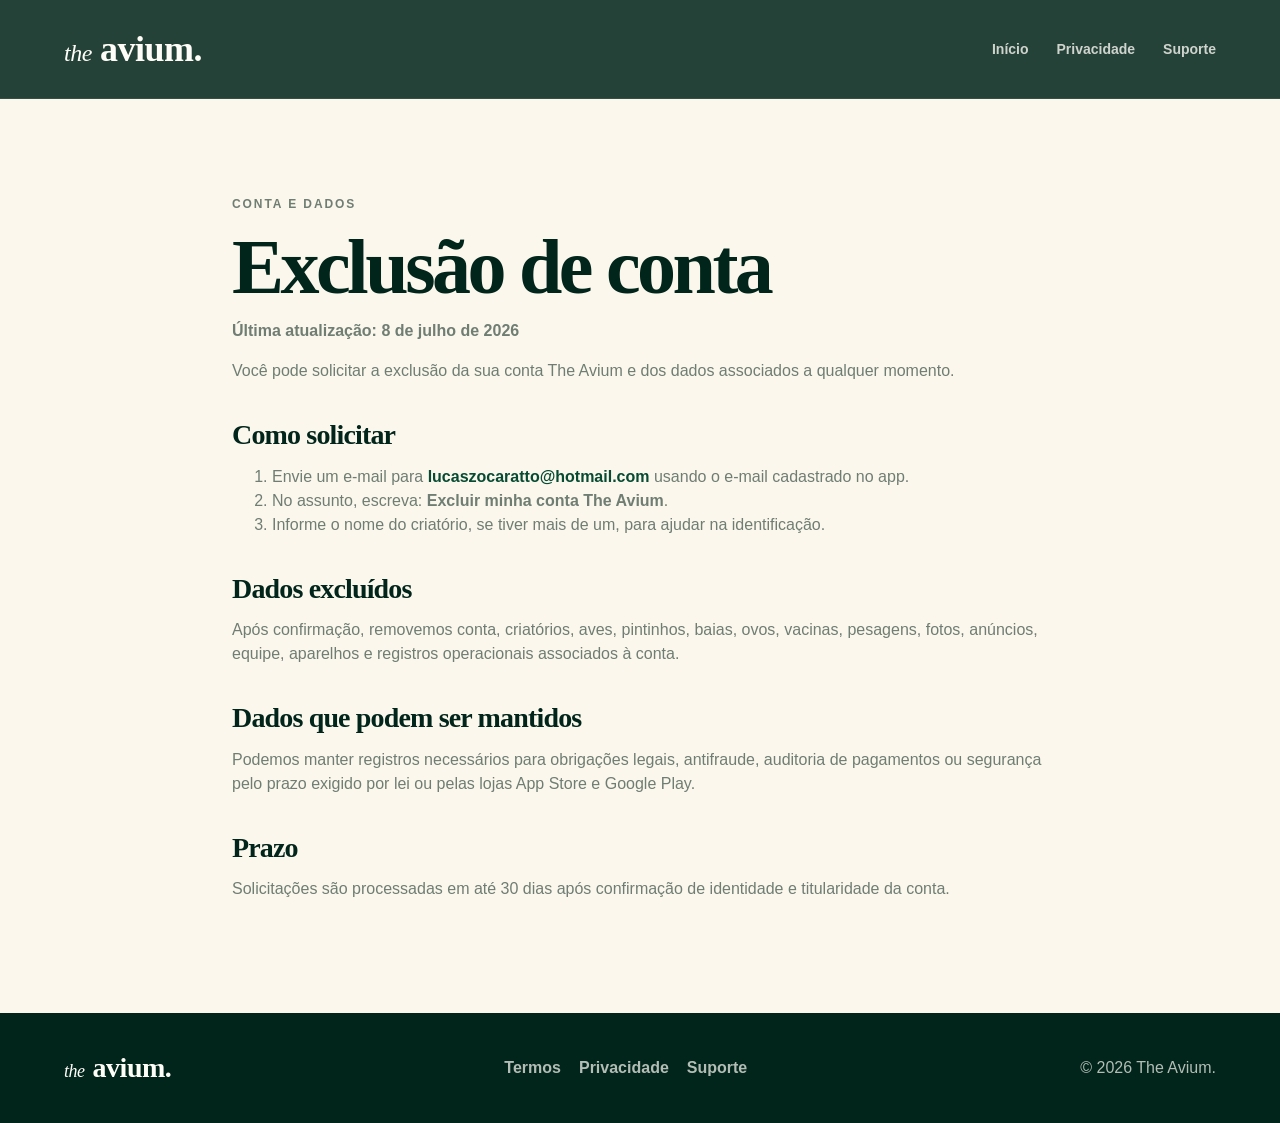
==== exclusao-conta.html @ de662d77 "Add account deletion page" ====
<!doctype html>
<html lang="pt-BR">
<head>
  <meta charset="utf-8">
  <meta name="viewport" content="width=device-width, initial-scale=1">
  <title>Exclusão de conta — The Avium</title>
  <meta name="description" content="Como solicitar exclusão de conta e dados do The Avium.">
  <link rel="icon" href="assets/logo-round.png">
  <link rel="stylesheet" href="style.css">
</head>
<body>
  <header class="site-header compact">
    <a class="wordmark" href="./" aria-label="The Avium"><span>the</span><strong>avium.</strong></a>
    <nav class="nav-links" aria-label="Principal">
      <a href="./">Início</a>
      <a href="privacidade.html">Privacidade</a>
      <a href="suporte.html">Suporte</a>
    </nav>
  </header>

  <main class="legal">
    <p class="eyebrow">Conta e dados</p>
    <h1>Exclusão de conta</h1>
    <p class="updated">Última atualização: 8 de julho de 2026</p>

    <p>Você pode solicitar a exclusão da sua conta The Avium e dos dados associados a qualquer momento.</p>

    <h2>Como solicitar</h2>
    <ol>
      <li>Envie um e-mail para <a href="mailto:lucaszocaratto@hotmail.com">lucaszocaratto@hotmail.com</a> usando o e-mail cadastrado no app.</li>
      <li>No assunto, escreva: <strong>Excluir minha conta The Avium</strong>.</li>
      <li>Informe o nome do criatório, se tiver mais de um, para ajudar na identificação.</li>
    </ol>

    <h2>Dados excluídos</h2>
    <p>Após confirmação, removemos conta, criatórios, aves, pintinhos, baias, ovos, vacinas, pesagens, fotos, anúncios, equipe, aparelhos e registros operacionais associados à conta.</p>

    <h2>Dados que podem ser mantidos</h2>
    <p>Podemos manter registros necessários para obrigações legais, antifraude, auditoria de pagamentos ou segurança pelo prazo exigido por lei ou pelas lojas App Store e Google Play.</p>

    <h2>Prazo</h2>
    <p>Solicitações são processadas em até 30 dias após confirmação de identidade e titularidade da conta.</p>
  </main>

  <footer class="footer">
    <a class="wordmark" href="./" aria-label="The Avium"><span>the</span><strong>avium.</strong></a>
    <nav aria-label="Rodapé">
      <a href="termos.html">Termos</a>
      <a href="privacidade.html">Privacidade</a>
      <a href="suporte.html">Suporte</a>
    </nav>
    <p>© 2026 The Avium.</p>
  </footer>
</body>
</html>
---- style.css ----
:root {
  --green-950: #01251a;
  --green-900: #003321;
  --green-800: #064b32;
  --green-700: #0a6a45;
  --cream: #fbf7ed;
  --paper: #fffdf8;
  --muted: #6f7d72;
  --line: rgba(0, 51, 33, .12);
  --gold: #e5b13a;
  --red: #ce513c;
  --shadow: 0 26px 80px rgba(0, 24, 15, .25);
  --radius: 24px;
}

* { box-sizing: border-box; }
html { scroll-behavior: smooth; }
body {
  margin: 0;
  color: var(--green-950);
  background: var(--cream);
  font-family: -apple-system, BlinkMacSystemFont, "Segoe UI", Roboto, sans-serif;
  line-height: 1.5;
  overflow-x: hidden;
}
a { color: inherit; text-decoration: none; }
img { max-width: 100%; display: block; }

.site-header {
  position: sticky;
  top: 0;
  z-index: 20;
  display: flex;
  align-items: center;
  justify-content: space-between;
  gap: 24px;
  padding: 22px clamp(20px, 5vw, 72px);
  background: rgba(1, 37, 26, .86);
  color: #fffdf8;
  backdrop-filter: blur(18px);
  border-bottom: 1px solid rgba(255, 255, 255, .08);
}
.site-header.compact { position: static; }

.wordmark {
  display: inline-flex;
  align-items: baseline;
  gap: 8px;
  color: #fffdf8;
  font-family: Georgia, "Times New Roman", serif;
  letter-spacing: -.03em;
  white-space: nowrap;
}
.wordmark span {
  font-size: 24px;
  font-style: italic;
  font-weight: 400;
}
.wordmark strong {
  font-size: 36px;
  font-weight: 700;
}
.nav-links {
  display: flex;
  align-items: center;
  gap: 28px;
  color: rgba(255, 253, 248, .78);
  font-weight: 600;
  font-size: 14px;
}
.nav-links a:hover { color: #fffdf8; }
.header-cta {
  border: 1px solid rgba(229, 177, 58, .65);
  color: var(--gold);
  padding: 10px 18px;
  border-radius: 999px;
  font-weight: 700;
}

.hero {
  min-height: calc(100vh - 88px);
  display: grid;
  grid-template-columns: minmax(560px, 1fr) minmax(300px, 430px);
  gap: clamp(24px, 4vw, 54px);
  padding: clamp(58px, 8vw, 110px) clamp(20px, 5vw, 72px) 80px;
  background:
    radial-gradient(900px 540px at 78% 28%, rgba(13, 117, 76, .65), transparent 62%),
    linear-gradient(160deg, var(--green-950), var(--green-900) 48%, #154733);
  color: #fffdf8;
  overflow: hidden;
}
.hero-copy { max-width: 760px; min-width: 0; align-self: center; }
.eyebrow {
  margin: 0 0 16px;
  color: var(--gold);
  font-size: 12px;
  font-weight: 800;
  letter-spacing: .16em;
  text-transform: uppercase;
}
h1, h2, h3 {
  margin: 0;
  font-family: Georgia, "Times New Roman", serif;
  letter-spacing: -.045em;
  line-height: .98;
}
h1 { font-size: clamp(46px, 5.8vw, 72px); max-width: 720px; }
h2 { font-size: clamp(36px, 5vw, 64px); }
h3 { font-size: 24px; }
.lead {
  max-width: 660px;
  margin: 24px 0 0;
  color: rgba(255, 253, 248, .78);
  font-size: clamp(18px, 2vw, 23px);
}
.hero-actions, .actions {
  display: flex;
  flex-wrap: wrap;
  gap: 14px;
  margin-top: 34px;
}
.button {
  display: inline-flex;
  align-items: center;
  justify-content: center;
  min-height: 48px;
  padding: 0 22px;
  border-radius: 999px;
  font-weight: 800;
}
.button.primary { background: var(--gold); color: var(--green-950); }
.button.secondary { border: 1px solid rgba(255,255,255,.24); color: #fffdf8; }
.hero-metrics {
  display: flex;
  flex-wrap: wrap;
  gap: 18px;
  margin: 44px 0 0;
}
.hero-metrics div {
  min-width: 138px;
  padding: 16px 18px;
  border: 1px solid rgba(255,255,255,.12);
  border-radius: 18px;
  background: rgba(255,255,255,.06);
}
.hero-metrics dt { font-size: 28px; font-weight: 800; color: #fffdf8; }
.hero-metrics dd { margin: 2px 0 0; color: rgba(255,253,248,.68); }

.hero-visual {
  position: relative;
  min-height: 710px;
  display: grid;
  place-items: end center;
}
.phone {
  position: relative;
  width: min(100%, 420px);
  border: 12px solid #080a09;
  border-radius: 62px;
  overflow: visible;
  box-shadow:
    0 42px 100px rgba(0, 17, 11, .34),
    0 0 0 1px #858b87,
    0 0 0 4px #272c2a,
    0 0 0 7px #070908,
    inset 0 0 0 2px rgba(255,255,255,.12);
  background: #080a09;
}
.phone::before,
.phone::after {
  content: "";
  position: absolute;
  z-index: -1;
  width: 6px;
  border-radius: 999px;
  background: linear-gradient(180deg, #a3aaa5 0%, #303635 48%, #111413 100%);
}
.phone::before {
  left: -21px;
  top: 124px;
  height: 82px;
  box-shadow: 0 112px 0 #303635;
}
.phone::after {
  right: -21px;
  top: 226px;
  height: 150px;
}
.phone img {
  display: block;
  width: 100%;
  border-radius: 46px;
  overflow: hidden;
}
.main-phone { width: min(100%, 430px); }
.floating-card {
  position: absolute;
  width: 220px;
  padding: 18px;
  border-radius: 20px;
  background: rgba(255,253,248,.94);
  color: var(--green-950);
  box-shadow: 0 18px 50px rgba(0,0,0,.22);
  font-weight: 800;
}
.card-a { top: 132px; left: -70px; }
.card-b { right: -16px; bottom: 180px; color: var(--green-800); }

.section {
  padding: clamp(70px, 9vw, 120px) clamp(20px, 5vw, 72px);
}
.section-head {
  max-width: 760px;
  margin: 0 auto 42px;
  text-align: center;
}
.section-head p:not(.eyebrow) {
  color: var(--muted);
  font-size: 18px;
  margin: 16px auto 0;
}
.feature-grid {
  display: grid;
  grid-template-columns: repeat(3, minmax(0, 1fr));
  gap: 18px;
  max-width: 1180px;
  margin: 0 auto;
}
.feature, .plan-card, .support-card, details {
  background: var(--paper);
  border: 1px solid var(--line);
  border-radius: var(--radius);
  box-shadow: 0 10px 34px rgba(0, 42, 27, .06);
}
.feature { padding: 28px; }
.feature-icon {
  display: inline-flex;
  align-items: center;
  justify-content: center;
  width: 44px;
  height: 44px;
  border-radius: 14px;
  background: rgba(10, 106, 69, .1);
  color: var(--green-800);
  font-weight: 900;
  margin-bottom: 22px;
}
.feature p, .split-copy p, .plan-card li, .legal p, .legal li {
  color: var(--muted);
}

.split {
  display: grid;
  grid-template-columns: minmax(280px, 430px) minmax(0, 560px);
  align-items: center;
  justify-content: center;
  gap: clamp(40px, 8vw, 110px);
}
.split.reverse .split-media { order: 2; }
.split-media {
  display: grid;
  place-items: center;
}
.split-copy p { font-size: 18px; margin: 20px 0 0; }
.check-list {
  list-style: none;
  padding: 0;
  margin: 28px 0 0;
  display: grid;
  gap: 12px;
}
.check-list li {
  position: relative;
  padding-left: 30px;
  color: var(--green-950);
  font-weight: 700;
}
.check-list li::before {
  content: "";
  position: absolute;
  left: 0;
  top: .55em;
  width: 10px;
  height: 10px;
  border-radius: 50%;
  background: var(--gold);
}

.plans-section { background: #f5efe3; }
.plans {
  display: grid;
  grid-template-columns: repeat(3, minmax(0, 1fr));
  gap: 18px;
  max-width: 1120px;
  margin: 0 auto;
}
.plan-card {
  position: relative;
  padding: 30px;
}
.plan-card.featured {
  border-color: rgba(229, 177, 58, .75);
  box-shadow: 0 24px 70px rgba(0, 42, 27, .14);
}
.badge {
  position: absolute;
  top: 18px;
  right: 18px;
  margin: 0;
  padding: 7px 10px;
  border-radius: 999px;
  background: var(--gold);
  font-size: 12px;
  font-weight: 900;
}
.price {
  margin: 28px 0 0;
  font-size: 36px;
  font-weight: 900;
  color: var(--green-950);
}
.price span { font-size: 17px; color: var(--muted); }
.annual { margin: 4px 0 24px; color: var(--green-800); font-weight: 800; }
.plan-card ul { padding-left: 20px; margin: 0; }

.cta-panel {
  margin: clamp(30px, 5vw, 70px) clamp(20px, 5vw, 72px);
  padding: clamp(36px, 6vw, 70px);
  border-radius: 36px;
  background:
    radial-gradient(500px 320px at 80% 20%, rgba(229,177,58,.2), transparent 60%),
    var(--green-900);
  color: #fffdf8;
  display: flex;
  align-items: center;
  justify-content: space-between;
  gap: 24px;
}
.cta-panel p:not(.eyebrow) { color: rgba(255,253,248,.72); font-size: 18px; }

.legal {
  max-width: 860px;
  margin: 0 auto;
  padding: clamp(54px, 8vw, 96px) 22px;
}
.legal h1 { color: var(--green-950); font-size: clamp(44px, 7vw, 78px); }
.legal h2 {
  margin-top: 38px;
  font-size: 28px;
  letter-spacing: -.03em;
}
.legal a { color: var(--green-800); font-weight: 800; }
.updated {
  margin-top: 14px;
  font-weight: 700;
}
.support-card {
  padding: 28px;
  margin: 36px 0;
}
.faq-list { display: grid; gap: 12px; margin-top: 42px; }
details { padding: 20px 22px; }
summary { cursor: pointer; font-weight: 900; }
details p { margin-bottom: 0; }

.footer {
  display: flex;
  align-items: center;
  justify-content: space-between;
  gap: 18px;
  padding: 34px clamp(20px, 5vw, 72px);
  background: var(--green-950);
  color: rgba(255,253,248,.7);
  flex-wrap: wrap;
}
.footer nav { display: flex; gap: 18px; font-weight: 700; }
.footer .wordmark strong { font-size: 28px; }
.footer .wordmark span { font-size: 18px; }
.footer p { margin: 0; }

@media (max-width: 920px) {
  .nav-links { display: none; }
  .hero {
    grid-template-columns: minmax(0, 1fr);
    padding-bottom: 40px;
    overflow: hidden;
  }
  .hero > * { min-width: 0; }
  h1 {
    font-size: 38px;
    letter-spacing: -.035em;
  }
  .lead {
    font-size: 17px;
    line-height: 1.45;
  }
  .hero-visual { min-height: 0; }
  .floating-card { display: none; }
  .feature-grid, .plans { grid-template-columns: 1fr; }
  .split, .split.reverse { grid-template-columns: 1fr; }
  .split.reverse .split-media { order: 0; }
  .cta-panel { align-items: flex-start; flex-direction: column; }
}

@media (max-width: 1280px) {
  .hero .floating-card { display: none; }
}

@media (max-width: 560px) {
  .site-header { padding-inline: 18px; }
  .header-cta { display: none; }
  .wordmark strong { font-size: 30px; }
  .wordmark span { font-size: 20px; }
  .hero {
    padding-inline: 24px;
    width: 100vw;
    max-width: 100vw;
  }
  h1 {
    font-size: 38px;
    letter-spacing: -.035em;
  }
  .lead {
    font-size: 17px;
    line-height: 1.45;
  }
  .hero-actions .button { width: 100%; }
  .hero-metrics { display: grid; grid-template-columns: 1fr; }
  .phone {
    border-width: 9px;
    border-radius: 46px;
    width: min(100%, 350px);
  }
  .phone img { border-radius: 35px; }
  .footer { align-items: flex-start; flex-direction: column; }
}
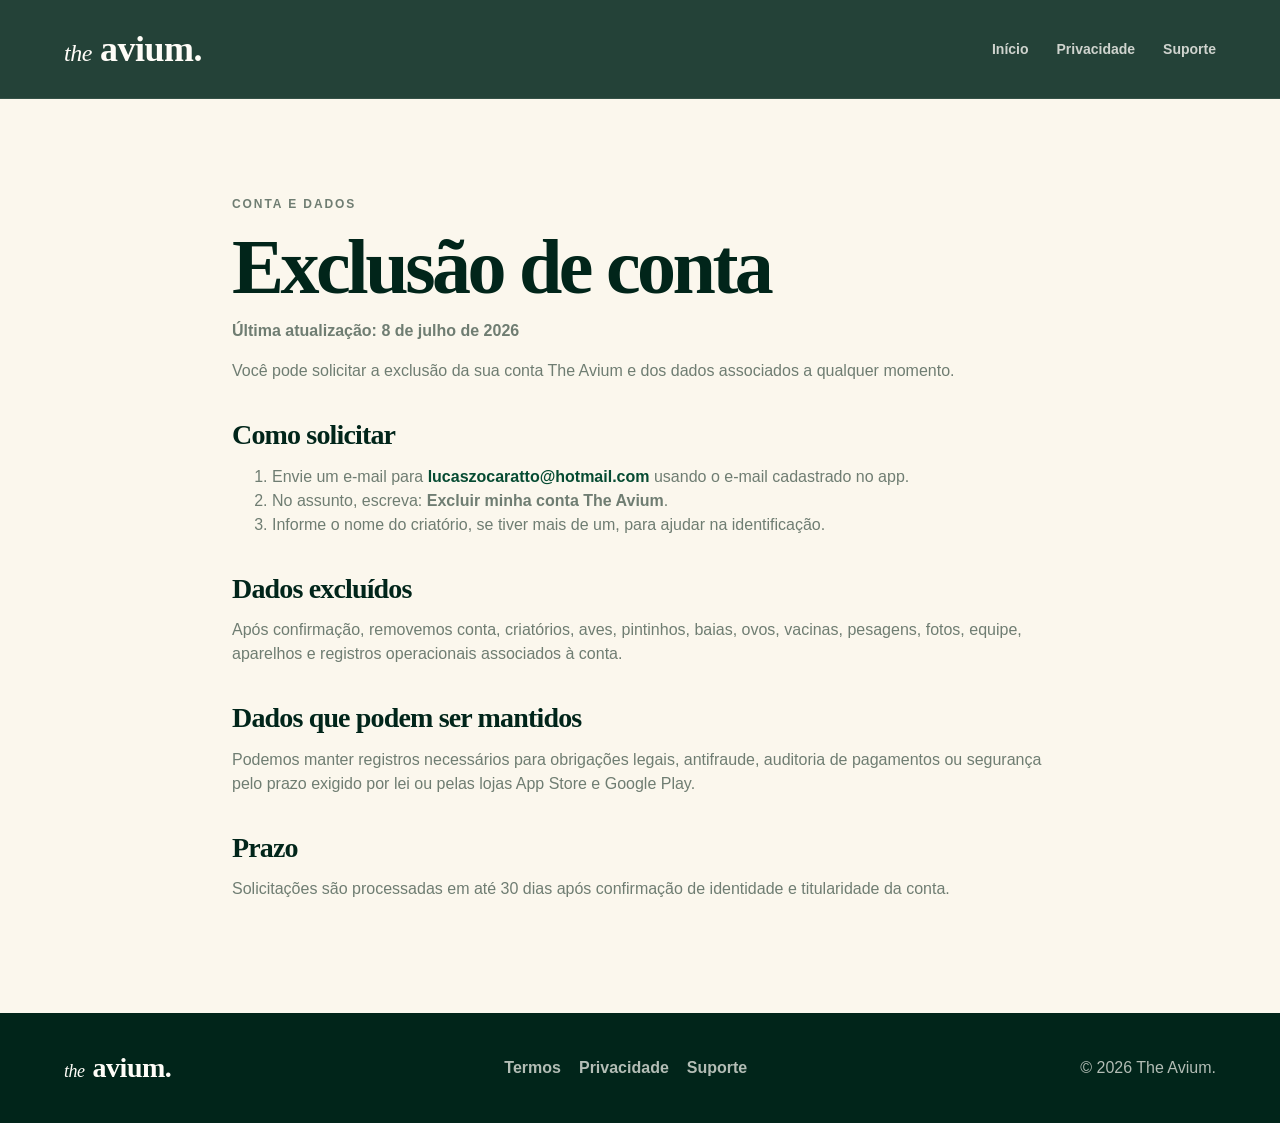
==== commit 7f13d933: "Remove trial, marketplace, anúncios e mapa do site; alinha privacidade e termos ao app" ====
--- a/exclusao-conta.html
+++ b/exclusao-conta.html
@@ -33,7 +33,7 @@
     </ol>
 
     <h2>Dados excluídos</h2>
-    <p>Após confirmação, removemos conta, criatórios, aves, pintinhos, baias, ovos, vacinas, pesagens, fotos, anúncios, equipe, aparelhos e registros operacionais associados à conta.</p>
+    <p>Após confirmação, removemos conta, criatórios, aves, pintinhos, baias, ovos, vacinas, pesagens, fotos, equipe, aparelhos e registros operacionais associados à conta.</p>
 
     <h2>Dados que podem ser mantidos</h2>
     <p>Podemos manter registros necessários para obrigações legais, antifraude, auditoria de pagamentos ou segurança pelo prazo exigido por lei ou pelas lojas App Store e Google Play.</p>
--- a/style.css
+++ b/style.css
@@ -289,9 +289,9 @@
 .plans-section { background: #f5efe3; }
 .plans {
   display: grid;
-  grid-template-columns: repeat(3, minmax(0, 1fr));
+  grid-template-columns: minmax(0, 1fr);
   gap: 18px;
-  max-width: 1120px;
+  max-width: 620px;
   margin: 0 auto;
 }
 .plan-card {
